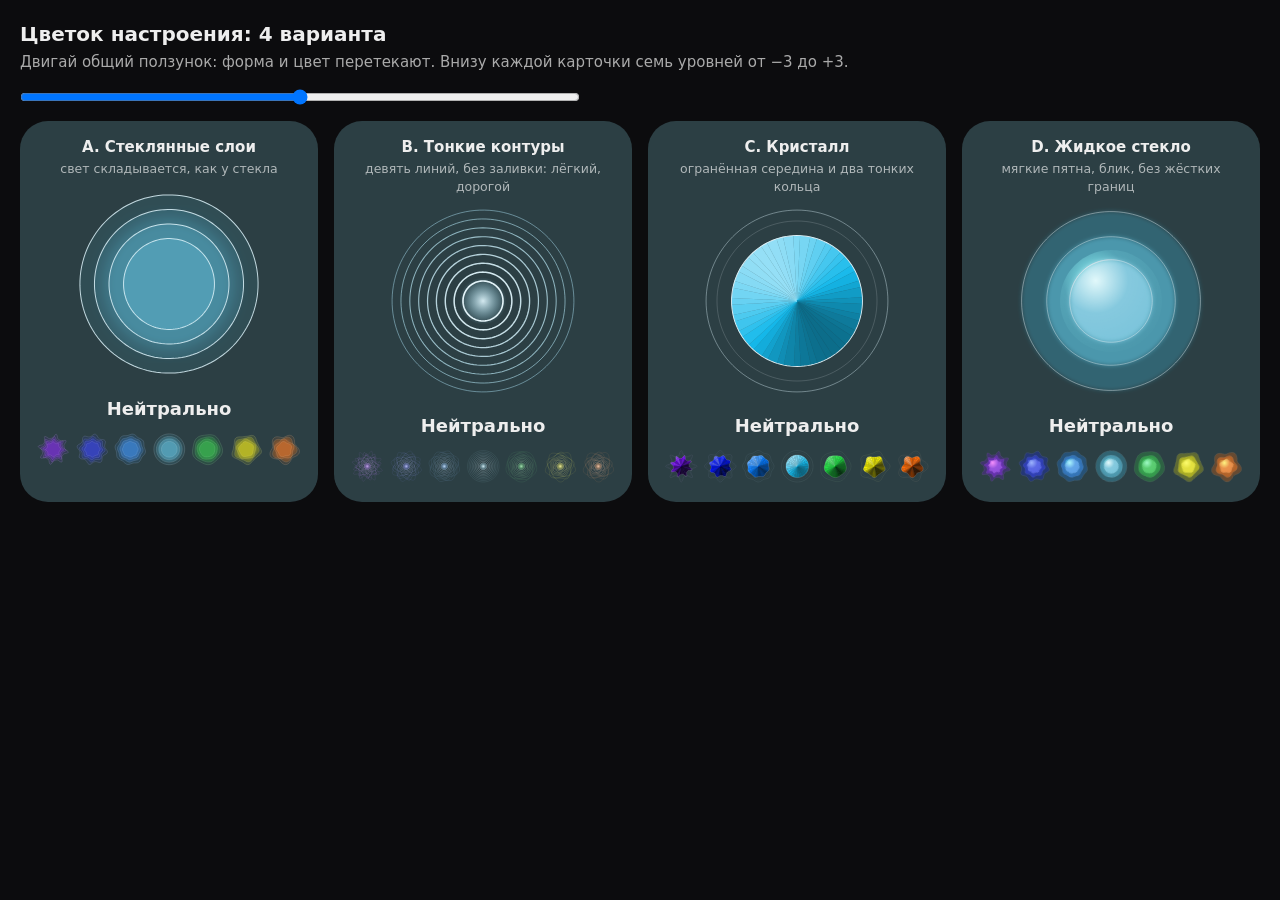
==== previews/bloom-variants.html @ bac5ba72 "Превью: четыре варианта цветка настроения для выбора Co-Authored-By: Claude Sonnet 5.5 <noreply@anth" ====
<!doctype html>
<html lang="ru"><head><meta charset="utf-8"><meta name="viewport" content="width=device-width,initial-scale=1">
<title>Цветок настроения: 4 варианта</title>
<style>
body{margin:0;background:#0c0c0e;color:#eee;font:15px/1.4 system-ui,sans-serif;padding:20px}
h1{font-size:20px;margin:0 0 4px}p{margin:0 0 16px;color:#aaa}
.grid{display:grid;grid-template-columns:repeat(auto-fit,minmax(260px,1fr));gap:16px}
.card{border-radius:28px;padding:16px 16px 18px;text-align:center;background:var(--bg,#2a2a30);transition:background .3s}
.card h2{font-size:15px;margin:0 0 2px}.card small{color:#ffffffa0;display:block;margin-bottom:6px}
.fig{width:200px;margin:6px auto}.fig svg{width:100%;overflow:visible}
.lbl{font-weight:700;font-size:18px;min-height:26px}
.row{display:flex;gap:4px;justify-content:center;margin-top:10px}.row svg{width:36px}
input[type=range]{width:100%;max-width:560px;margin:14px 0 0;display:block}
</style></head><body>
<h1>Цветок настроения: 4 варианта</h1>
<p>Двигай общий ползунок: форма и цвет перетекают. Внизу каждой карточки семь уровней от −3 до +3.</p>
<input id="rng" type="range" min="-3" max="3" step="0.01" value="0">
<div class="grid" id="grid" style="margin-top:16px"></div>
<script>
const NS='http://www.w3.org/2000/svg',N=120;
const SH=[{n:8,a:.38,p:2.9},{n:8,a:.22,p:1.3},{n:8,a:.1,p:1},{n:1,a:0,p:1},{n:5,a:.08,p:1},{n:5,a:.2,p:1.7},{n:5,a:.3,p:.9}];
const COL=[[268,78,64],[236,84,68],[212,88,70],[194,70,74],[130,60,62],[58,88,62],[24,94,66]];
const NAMES=['Очень неприятно','Неприятно','Слегка неприятно','Нейтрально','Слегка приятно','Приятно','Очень приятно'];
const BG=[[268,28,22],[236,28,22],[212,26,22],[194,22,22],[130,22,20],[58,26,20],[24,30,22]];
const R=SH.map(s=>{const raw=[];let sum=0;for(let i=0;i<N;i++){const t=i/N*6.2832,w=((1+Math.cos(s.n*t))/2)**s.p;raw.push(w);sum+=w}const m=sum/N,r=raw.map(w=>1+s.a*(w-m)),mx=Math.max(...r);return r.map(x=>x/mx)});
const lerp=(a,b,t)=>a+(b-a)*t,cl=v=>Math.max(-3,Math.min(3,v));
function idx(v){const x=cl(v)+3,i=Math.min(5,Math.floor(x));return[i,x-i]}
function col(v,T=COL){const[i,t]=idx(v);return[0,1,2].map(k=>lerp(T[i][k],T[i+1][k],t))}
const hsl=(c,a=1,dl=0)=>`hsl(${c[0].toFixed(1)} ${c[1].toFixed(1)}% ${Math.min(97,c[2]+dl).toFixed(1)}% / ${a})`;
function path(v,s,round=1,rot=0){const[i,t]=idx(v),A=R[i],B=R[i+1];let d='';for(let k=0;k<N;k++){let r=lerp(A[k],B[k],t);r=1+(r-1)*round;const th=k/N*6.2832+rot;d+=(k?'L':'M')+(Math.cos(th)*r*s).toFixed(2)+' '+(Math.sin(th)*r*s).toFixed(2)}return d+'Z'}
function rad(v,k){const[i,t]=idx(v);return lerp(R[i][k%N],R[i+1][k%N],t)}
const E=(n,at={})=>{const e=document.createElementNS(NS,n);for(const k in at)e.setAttribute(k,at[k]);return e};
let U=0;
// ---------- A: стеклянные слои, свет складывается ----------
function A(){const id='A'+U++;const svg=E('svg',{viewBox:'-110 -110 220 220'});
svg.innerHTML=`<defs><radialGradient id="${id}g"><stop class="s0" offset=".3"/><stop class="s1" offset="1"/></radialGradient><filter id="${id}b"><feGaussianBlur stdDeviation="9"/></filter></defs>`;
const glow=E('path',{filter:`url(#${id}b)`});const L=[0,1,2,3].map(()=>({g:E('g'),p:E('path'),e:E('path',{fill:'none'})}));
svg.append(glow);L.forEach(o=>{o.g.append(o.p,o.e);svg.append(o.g)});
return{el:svg,draw(v,tm){const c=col(v);glow.setAttribute('d',path(v,72,.8));glow.setAttribute('fill',hsl(c,.28,-10));
const sc=[98,82,66,50],ro=[.9,.8,.7,.6];
L.forEach((o,i)=>{o.p.setAttribute('d',path(v,sc[i],ro[i]));
o.p.setAttribute('fill',hsl(c,.10+i*.06,-14+i*2));o.p.setAttribute('stroke','none');
o.e.setAttribute('d',path(v,sc[i],ro[i]));o.e.setAttribute('stroke',hsl(c,.85,18));o.e.setAttribute('stroke-width',1.1);
o.g.setAttribute('transform',`rotate(${(tm/1000*(i%2?-5:4)+i*19).toFixed(2)})`)})}}}
// ---------- B: тонкие контуры, как свёрнутые линии ----------
function B(){const svg=E('svg',{viewBox:'-110 -110 220 220'});const id='B'+U++;
svg.innerHTML=`<defs><radialGradient id="${id}"><stop class="s0" offset="0"/><stop class="s1" offset="1"/></radialGradient></defs>`;
const dot=E('circle',{r:26,fill:`url(#${id})`});svg.append(dot);const P=[];for(let i=0;i<9;i++){const p=E('path',{fill:'none','stroke-linejoin':'round'});svg.append(p);P.push(p)}
return{el:svg,draw(v,tm){const c=col(v);const s0=svg.querySelector('.s0'),s1=svg.querySelector('.s1');
s0.setAttribute('stop-color',hsl(c,.95,18));s1.setAttribute('stop-color',hsl(c,0,0));
P.forEach((p,i)=>{const k=i/8,sc=100-k*78;p.setAttribute('d',path(v,sc,1-k*.5,(tm/4000)*(i%2?-1:1)*(.4+k)+i*.14));
p.setAttribute('stroke',hsl(c,.6+k*.4,6+k*14));p.setAttribute('stroke-width',(.9+k*.9).toFixed(2))})}}}
// ---------- C: кристалл с гранями ----------
function C(){const svg=E('svg',{viewBox:'-110 -110 220 220'});const F=[];const K=48;
const ring=E('path',{fill:'none'}),ring2=E('path',{fill:'none'});svg.append(ring,ring2);
const core=E('g');for(let k=0;k<K;k++){const f=E('path');core.append(f);F.push(f)}
const hi=E('path',{fill:'none'});svg.append(core,hi);
return{el:svg,draw(v,tm){const c=col(v);ring.setAttribute('d',path(v,100,1));ring.setAttribute('stroke',hsl(c,.55,18));ring.setAttribute('stroke-width',.8);
ring2.setAttribute('d',path(v,88,.9));ring2.setAttribute('stroke',hsl(c,.3,22));ring2.setAttribute('stroke-width',.6);
const rt=tm/9000;for(let k=0;k<K;k++){const i0=Math.round(k*N/K),i1=Math.round((k+1)*N/K),t0=i0/N*6.2832,t1=i1/N*6.2832,r0=rad(v,i0)*72,r1=rad(v,i1)*72,mid=(t0+t1)/2+rt;
const lit=Math.cos(mid+2.2),rm=(r0+r1)/2/72,l=c[2]-34+lit*24+(rm-.85)*90;
F[k].setAttribute('d',`M0 0L${Math.cos(t0)*r0} ${Math.sin(t0)*r0}L${Math.cos(t1)*r1} ${Math.sin(t1)*r1}Z`);
const cc=`hsl(${c[0]} ${Math.min(100,c[1]+14)}% ${Math.max(10,Math.min(80,l))}%)`;F[k].setAttribute('fill',cc);F[k].setAttribute('stroke',cc);F[k].setAttribute('stroke-width',.3)}
core.setAttribute('transform',`rotate(${(rt*57.3).toFixed(1)})`);hi.setAttribute('d',path(v,72,1,0));hi.setAttribute('stroke',hsl(c,.9,30));hi.setAttribute('stroke-width',1);hi.setAttribute('transform',core.getAttribute('transform'))}}}
// ---------- D: жидкое стекло, мягкие пятна ----------
function D(){const id='D'+U++;const svg=E('svg',{viewBox:'-110 -110 220 220'});
svg.innerHTML=`<defs><filter id="${id}" x="-20%" y="-20%" width="140%" height="140%"><feGaussianBlur stdDeviation="2.2"/></filter><radialGradient id="${id}g" cx=".35" cy=".3" r=".8"><stop offset="0" stop-color="#fff" stop-opacity=".9"/><stop offset=".4" stop-color="#fff" stop-opacity=".12"/><stop offset="1" stop-color="#fff" stop-opacity="0"/></radialGradient></defs>`;
const L=[0,1,2].map(()=>({g:E('g'),p:E('path',{filter:`url(#${id})`}),e:E('path',{fill:'none'})}));
L.forEach(o=>{o.g.append(o.p,o.e);svg.append(o.g)});const hl=E('path',{fill:`url(#${id}g)`,style:'mix-blend-mode:overlay'});svg.append(hl);
return{el:svg,draw(v,tm){const c=col(v);const sc=[96,70,46];L.forEach((o,i)=>{o.p.setAttribute('d',path(v,sc[i],.85-i*.1));o.p.setAttribute('fill',hsl(c,.3+i*.22,-18+i*8));
o.e.setAttribute('d',path(v,sc[i],.85-i*.1));o.e.setAttribute('stroke',hsl(c,.7,26));o.e.setAttribute('stroke-width',.8);o.e.setAttribute('stroke-opacity',.7);
o.g.setAttribute('transform',`rotate(${(tm/1000*(i%2?-5:5)+i*21).toFixed(1)}) scale(${1+Math.sin(tm/1600+i)*.025})`)});
hl.setAttribute('d',path(v,56,.9));}}}
const V=[['A. Стеклянные слои','свет складывается, как у стекла',A],['B. Тонкие контуры','девять линий, без заливки: лёгкий, дорогой',B],['C. Кристалл','огранённая середина и два тонких кольца',C],['D. Жидкое стекло','мягкие пятна, блик, без жёстких границ',D]];
const grid=document.getElementById('grid'),cards=V.map(([t,s,F])=>{const c=document.createElement('div');c.className='card';c.innerHTML=`<h2>${t}</h2><small>${s}</small><div class="fig"></div><div class="lbl"></div><div class="row"></div>`;grid.append(c);
const live=F();c.querySelector('.fig').append(live.el);const row=c.querySelector('.row');const minis=[-3,-2,-1,0,1,2,3].map(m=>{const x=F();row.append(x.el);return[x,m]});return{c,live,minis,lbl:c.querySelector('.lbl')}});
const rng=document.getElementById('rng');
function frame(tm){const v=+rng.value,bg=col(v,BG);cards.forEach(o=>{o.c.style.setProperty('--bg',`hsl(${bg[0]} ${bg[1]}% ${bg[2]}%)`);o.live.draw(v,tm);o.lbl.textContent=NAMES[Math.round(v)+3];o.minis.forEach(([x,m])=>x.draw(m,tm))});requestAnimationFrame(frame)}
requestAnimationFrame(frame);
</script></body></html>
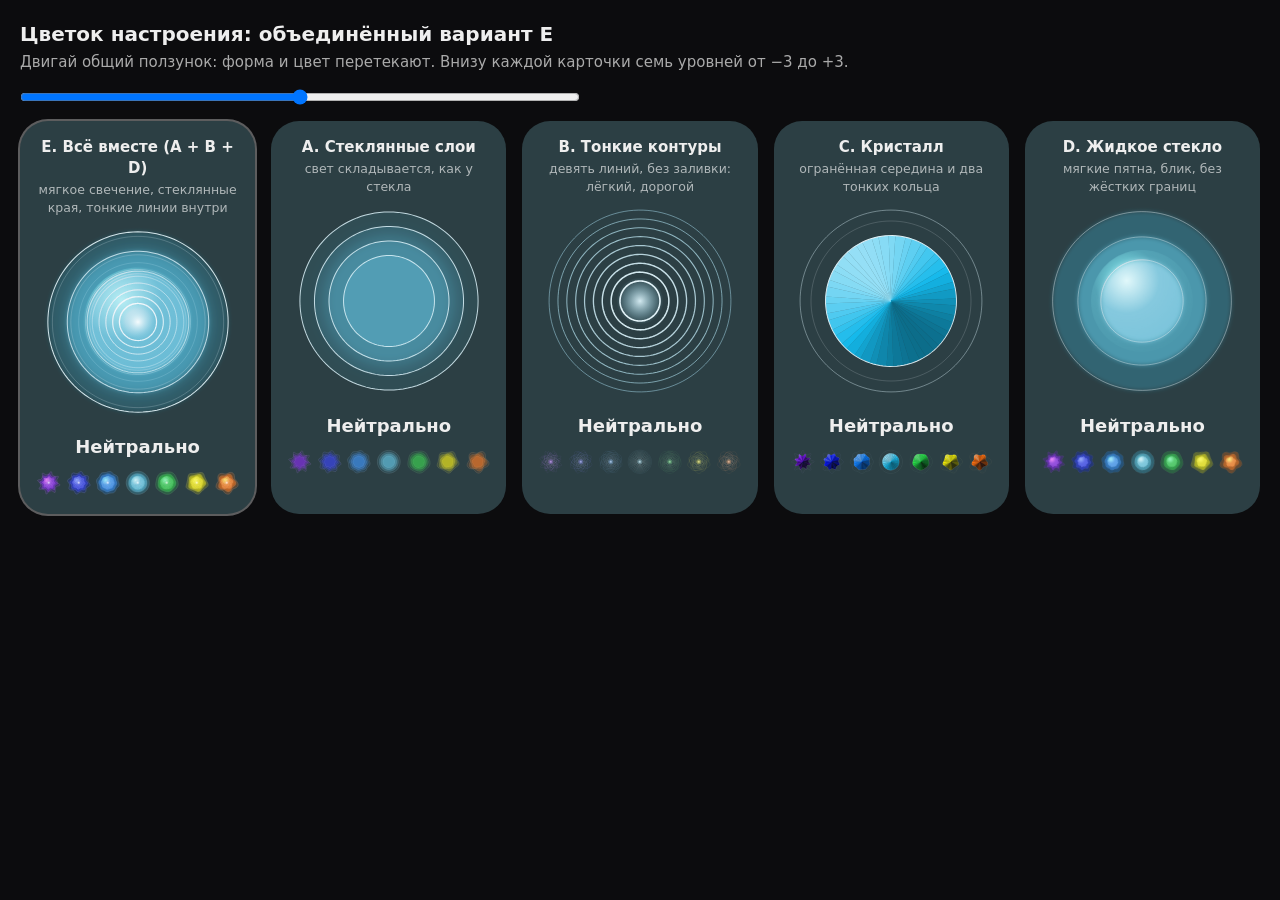
==== commit 0fde1a6b: "Превью: вариант E (A+B+D) объединённый цветок Co-Authored-By: Claude Sonnet 5.5 <noreply@anthropic.c" ====
--- a/previews/bloom-variants.html
+++ b/previews/bloom-variants.html
@@ -1,18 +1,18 @@
 <!doctype html>
 <html lang="ru"><head><meta charset="utf-8"><meta name="viewport" content="width=device-width,initial-scale=1">
-<title>Цветок настроения: 4 варианта</title>
+<title>Цветок настроения: вариант E и исходные</title>
 <style>
 body{margin:0;background:#0c0c0e;color:#eee;font:15px/1.4 system-ui,sans-serif;padding:20px}
 h1{font-size:20px;margin:0 0 4px}p{margin:0 0 16px;color:#aaa}
-.grid{display:grid;grid-template-columns:repeat(auto-fit,minmax(260px,1fr));gap:16px}
-.card{border-radius:28px;padding:16px 16px 18px;text-align:center;background:var(--bg,#2a2a30);transition:background .3s}
+.grid{display:grid;grid-template-columns:repeat(auto-fit,minmax(230px,1fr));gap:16px}
+.card:first-child{box-shadow:0 0 0 2px #ffffff55}.card{border-radius:28px;padding:16px 16px 18px;text-align:center;background:var(--bg,#2a2a30);transition:background .3s}
 .card h2{font-size:15px;margin:0 0 2px}.card small{color:#ffffffa0;display:block;margin-bottom:6px}
 .fig{width:200px;margin:6px auto}.fig svg{width:100%;overflow:visible}
 .lbl{font-weight:700;font-size:18px;min-height:26px}
 .row{display:flex;gap:4px;justify-content:center;margin-top:10px}.row svg{width:36px}
 input[type=range]{width:100%;max-width:560px;margin:14px 0 0;display:block}
 </style></head><body>
-<h1>Цветок настроения: 4 варианта</h1>
+<h1>Цветок настроения: объединённый вариант E</h1>
 <p>Двигай общий ползунок: форма и цвет перетекают. Внизу каждой карточки семь уровней от −3 до +3.</p>
 <input id="rng" type="range" min="-3" max="3" step="0.01" value="0">
 <div class="grid" id="grid" style="margin-top:16px"></div>
@@ -71,7 +71,31 @@
 o.e.setAttribute('d',path(v,sc[i],.85-i*.1));o.e.setAttribute('stroke',hsl(c,.7,26));o.e.setAttribute('stroke-width',.8);o.e.setAttribute('stroke-opacity',.7);
 o.g.setAttribute('transform',`rotate(${(tm/1000*(i%2?-5:5)+i*21).toFixed(1)}) scale(${1+Math.sin(tm/1600+i)*.025})`)});
 hl.setAttribute('d',path(v,56,.9));}}}
-const V=[['A. Стеклянные слои','свет складывается, как у стекла',A],['B. Тонкие контуры','девять линий, без заливки: лёгкий, дорогой',B],['C. Кристалл','огранённая середина и два тонких кольца',C],['D. Жидкое стекло','мягкие пятна, блик, без жёстких границ',D]];
+
+// ---------- E: A + B + D вместе ----------
+function EE(){const id='E'+U++;const svg=E('svg',{viewBox:'-110 -110 220 220'});
+svg.innerHTML=`<defs><filter id="${id}b" x="-20%" y="-20%" width="140%" height="140%"><feGaussianBlur stdDeviation="2.4"/></filter><filter id="${id}w" x="-40%" y="-40%" width="180%" height="180%"><feGaussianBlur stdDeviation="10"/></filter>
+<radialGradient id="${id}c"><stop class="c0" offset="0"/><stop class="c1" offset="1"/></radialGradient>
+<radialGradient id="${id}h" cx=".35" cy=".3" r=".8"><stop offset="0" stop-color="#fff" stop-opacity=".75"/><stop offset=".45" stop-color="#fff" stop-opacity=".08"/><stop offset="1" stop-color="#fff" stop-opacity="0"/></radialGradient></defs>`;
+const halo=E('path',{filter:`url(#${id}w)`});svg.append(halo);
+const soft=[0,1,2].map(()=>({g:E('g'),p:E('path',{filter:`url(#${id}b)`}),e:E('path',{fill:'none'}),e2:E('path',{fill:'none'})}));
+soft.forEach(o=>{o.g.append(o.p,o.e,o.e2);svg.append(o.g)});
+const lines=[];const lg=E('g');for(let i=0;i<7;i++){const p=E('path',{fill:'none','stroke-linejoin':'round'});lg.append(p);lines.push(p)}svg.append(lg);
+const core=E('circle',{r:20,fill:`url(#${id}c)`});const hl=E('path',{fill:`url(#${id}h)`,style:'mix-blend-mode:overlay'});svg.append(core,hl);
+const c0=svg.querySelector('.c0'),c1=svg.querySelector('.c1');
+return{el:svg,draw(v,tm){const c=col(v);const br=1+Math.sin(tm/1700)*.02;
+halo.setAttribute('d',path(v,78,.8));halo.setAttribute('fill',hsl(c,.38,-8));
+const sc=[98,76,54],ro=[.9,.82,.72];
+soft.forEach((o,i)=>{const d=path(v,sc[i],ro[i]);o.p.setAttribute('d',d);o.p.setAttribute('fill',hsl(c,.22+i*.2,-20+i*8));
+o.e.setAttribute('d',d);o.e.setAttribute('stroke',hsl(c,.9-i*.1,20-i*2));o.e.setAttribute('stroke-width',1.1);
+o.e2.setAttribute('d',path(v,sc[i]*.95,ro[i]));o.e2.setAttribute('stroke',hsl(c,.4,28));o.e2.setAttribute('stroke-width',.5);
+o.g.setAttribute('transform',`rotate(${(tm/1000*(i%2?-5:4)+i*19).toFixed(1)}) scale(${(1+(br-1)*(i+1)*.6).toFixed(4)})`)});
+lines.forEach((p,i)=>{const k=i/6,s0=64-k*44;p.setAttribute('d',path(v,s0,.9-k*.3,(tm/3800)*(i%2?-1:1)*(.5+k)+i*.17));p.setAttribute('stroke',hsl(c,.35+k*.55,12+k*14));p.setAttribute('stroke-width',(.6+k*.7).toFixed(2))});
+lg.setAttribute('transform',`scale(${br.toFixed(4)})`);
+c0.setAttribute('stop-color',hsl(c,1,24));c1.setAttribute('stop-color',hsl(c,.0,0));
+hl.setAttribute('d',path(v,60,.85))}}}
+
+const V=[['E. Всё вместе (A + B + D)','мягкое свечение, стеклянные края, тонкие линии внутри',EE],['A. Стеклянные слои','свет складывается, как у стекла',A],['B. Тонкие контуры','девять линий, без заливки: лёгкий, дорогой',B],['C. Кристалл','огранённая середина и два тонких кольца',C],['D. Жидкое стекло','мягкие пятна, блик, без жёстких границ',D]];
 const grid=document.getElementById('grid'),cards=V.map(([t,s,F])=>{const c=document.createElement('div');c.className='card';c.innerHTML=`<h2>${t}</h2><small>${s}</small><div class="fig"></div><div class="lbl"></div><div class="row"></div>`;grid.append(c);
 const live=F();c.querySelector('.fig').append(live.el);const row=c.querySelector('.row');const minis=[-3,-2,-1,0,1,2,3].map(m=>{const x=F();row.append(x.el);return[x,m]});return{c,live,minis,lbl:c.querySelector('.lbl')}});
 const rng=document.getElementById('rng');
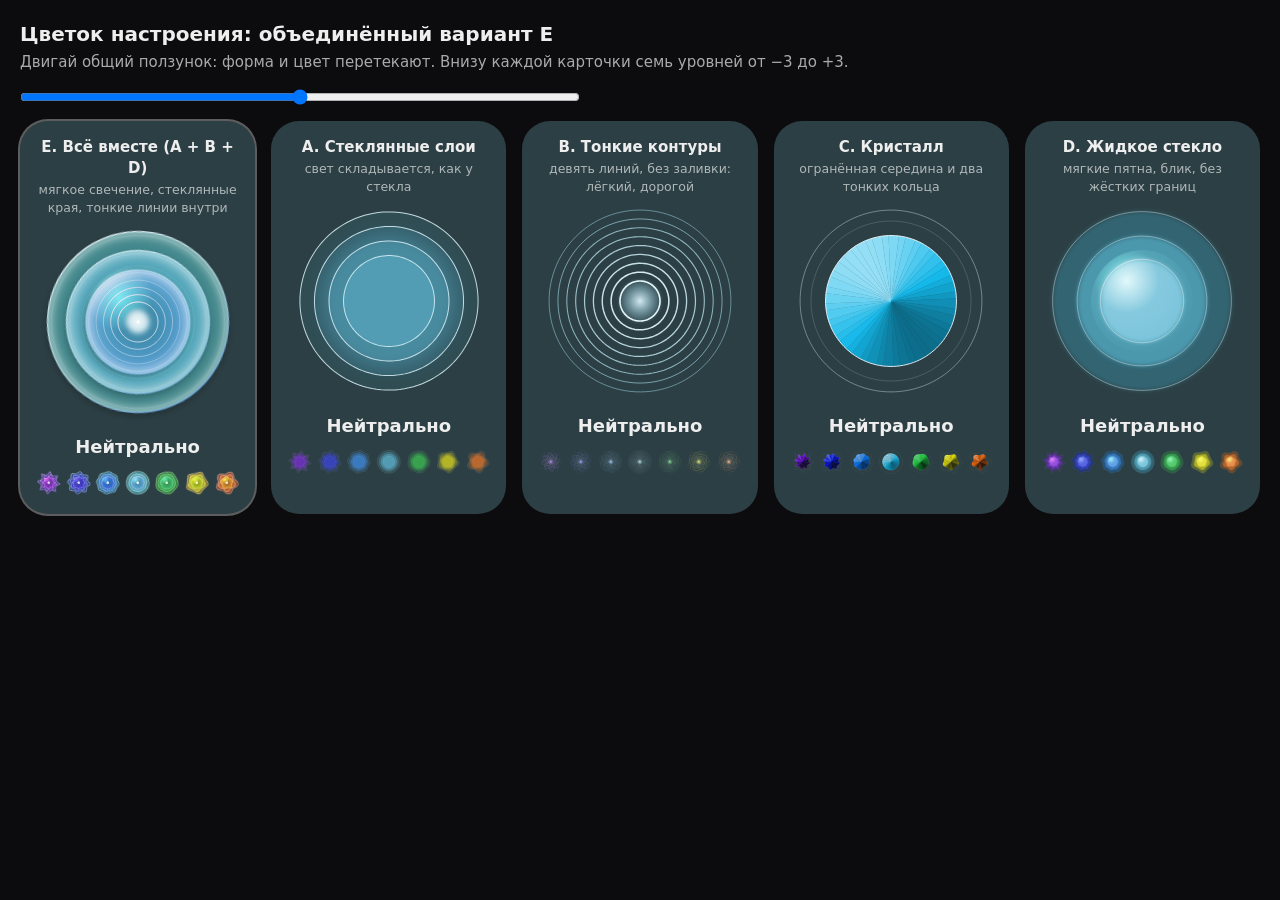
==== commit 9cf813da: "Превью: вариант E улучшен (градиентный край, внутреннее свечение, тени слоёв, оттенки по слоям) Co-A" ====
--- a/previews/bloom-variants.html
+++ b/previews/bloom-variants.html
@@ -72,29 +72,49 @@
 o.g.setAttribute('transform',`rotate(${(tm/1000*(i%2?-5:5)+i*21).toFixed(1)}) scale(${1+Math.sin(tm/1600+i)*.025})`)});
 hl.setAttribute('d',path(v,56,.9));}}}
 
-// ---------- E: A + B + D вместе ----------
-function EE(){const id='E'+U++;const svg=E('svg',{viewBox:'-110 -110 220 220'});
-svg.innerHTML=`<defs><filter id="${id}b" x="-20%" y="-20%" width="140%" height="140%"><feGaussianBlur stdDeviation="2.4"/></filter><filter id="${id}w" x="-40%" y="-40%" width="180%" height="180%"><feGaussianBlur stdDeviation="10"/></filter>
-<radialGradient id="${id}c"><stop class="c0" offset="0"/><stop class="c1" offset="1"/></radialGradient>
-<radialGradient id="${id}h" cx=".35" cy=".3" r=".8"><stop offset="0" stop-color="#fff" stop-opacity=".75"/><stop offset=".45" stop-color="#fff" stop-opacity=".08"/><stop offset="1" stop-color="#fff" stop-opacity="0"/></radialGradient></defs>`;
+// ---------- E: A + B + D вместе, улучшенный ----------
+const shift=(c,dh,dl=0,ds=0)=>[(c[0]+dh+360)%360,Math.max(0,Math.min(100,c[1]+ds)),c[2]+dl];
+function EE(){const id='E'+U++;const svg=E('svg',{viewBox:'-112 -112 224 224'});
+const LAY=3;
+let defs=`<filter id="${id}w" x="-50%" y="-50%" width="200%" height="200%"><feGaussianBlur stdDeviation="12"/></filter>
+<filter id="${id}b" x="-20%" y="-20%" width="140%" height="140%"><feGaussianBlur stdDeviation="1.6"/></filter>
+<filter id="${id}r" x="-20%" y="-20%" width="140%" height="140%"><feGaussianBlur stdDeviation="5"/></filter>
+<filter id="${id}d" x="-30%" y="-30%" width="160%" height="170%"><feDropShadow dx="0" dy="3" stdDeviation="3.5" flood-color="#000" flood-opacity=".38"/></filter>
+<linearGradient id="${id}e" gradientUnits="userSpaceOnUse" x1="-80" y1="-90" x2="80" y2="90"><stop class="e0" offset="0"/><stop class="e1" offset=".55"/><stop class="e2" offset="1"/></linearGradient>
+<radialGradient id="${id}c"><stop class="c0" offset="0"/><stop class="c1" offset=".55"/><stop class="c2" offset="1"/></radialGradient>
+<radialGradient id="${id}h" cx=".33" cy=".28" r=".75"><stop offset="0" stop-color="#fff" stop-opacity=".8"/><stop offset=".4" stop-color="#fff" stop-opacity=".1"/><stop offset="1" stop-color="#fff" stop-opacity="0"/></radialGradient>`;
+for(let i=0;i<LAY;i++) defs+=`<radialGradient id="${id}f${i}"><stop class="f${i}a" offset=".15"/><stop class="f${i}b" offset="1"/></radialGradient><clipPath id="${id}k${i}"><path class="kp${i}"/></clipPath>`;
+svg.innerHTML=`<defs>${defs}</defs>`;
+const q=c=>svg.querySelector(c);
 const halo=E('path',{filter:`url(#${id}w)`});svg.append(halo);
-const soft=[0,1,2].map(()=>({g:E('g'),p:E('path',{filter:`url(#${id}b)`}),e:E('path',{fill:'none'}),e2:E('path',{fill:'none'})}));
-soft.forEach(o=>{o.g.append(o.p,o.e,o.e2);svg.append(o.g)});
-const lines=[];const lg=E('g');for(let i=0;i<7;i++){const p=E('path',{fill:'none','stroke-linejoin':'round'});lg.append(p);lines.push(p)}svg.append(lg);
-const core=E('circle',{r:20,fill:`url(#${id}c)`});const hl=E('path',{fill:`url(#${id}h)`,style:'mix-blend-mode:overlay'});svg.append(core,hl);
-const c0=svg.querySelector('.c0'),c1=svg.querySelector('.c1');
-return{el:svg,draw(v,tm){const c=col(v);const br=1+Math.sin(tm/1700)*.02;
-halo.setAttribute('d',path(v,78,.8));halo.setAttribute('fill',hsl(c,.38,-8));
-const sc=[98,76,54],ro=[.9,.82,.72];
-soft.forEach((o,i)=>{const d=path(v,sc[i],ro[i]);o.p.setAttribute('d',d);o.p.setAttribute('fill',hsl(c,.22+i*.2,-20+i*8));
-o.e.setAttribute('d',d);o.e.setAttribute('stroke',hsl(c,.9-i*.1,20-i*2));o.e.setAttribute('stroke-width',1.1);
-o.e2.setAttribute('d',path(v,sc[i]*.95,ro[i]));o.e2.setAttribute('stroke',hsl(c,.4,28));o.e2.setAttribute('stroke-width',.5);
-o.g.setAttribute('transform',`rotate(${(tm/1000*(i%2?-5:4)+i*19).toFixed(1)}) scale(${(1+(br-1)*(i+1)*.6).toFixed(4)})`)});
-lines.forEach((p,i)=>{const k=i/6,s0=64-k*44;p.setAttribute('d',path(v,s0,.9-k*.3,(tm/3800)*(i%2?-1:1)*(.5+k)+i*.17));p.setAttribute('stroke',hsl(c,.35+k*.55,12+k*14));p.setAttribute('stroke-width',(.6+k*.7).toFixed(2))});
+const L=[];for(let i=0;i<LAY;i++){const g=E('g',{filter:`url(#${id}d)`});const fill=E('path',{fill:`url(#${id}f${i})`});
+const inner=E('g',{'clip-path':`url(#${id}k${i})`});const glow=E('path',{fill:'none',filter:`url(#${id}r)`});inner.append(glow);
+const edge=E('path',{fill:'none','stroke-linejoin':'round',stroke:`url(#${id}e)`});const edge2=E('path',{fill:'none','stroke-linejoin':'round'});
+g.append(fill,inner,edge2,edge);svg.append(g);L.push({g,fill,glow,edge,edge2,kp:q('.kp'+i)})}
+const lg=E('g');const lines=[];for(let i=0;i<6;i++){const p=E('path',{fill:'none','stroke-linejoin':'round'});lg.append(p);lines.push(p)}svg.append(lg);
+const core=E('circle',{r:17,fill:`url(#${id}c)`,filter:`url(#${id}b)`});const hl=E('path',{fill:`url(#${id}h)`,style:'mix-blend-mode:overlay'});
+const spec=E('path',{fill:'none','stroke-linecap':'round'});const dot=E('circle',{r:1.6});
+svg.append(core,hl,spec,dot);
+return{el:svg,draw(v,tm){const c=col(v),br=1+Math.sin(tm/1700)*.02;
+const cE=shift(c,-14,2,10),cM=c,cI=shift(c,14,-4);
+halo.setAttribute('d',path(v,80,.8));halo.setAttribute('fill',hsl(c,.4,-8));
+q('.e0').setAttribute('stop-color',hsl(c,1,34));q('.e1').setAttribute('stop-color',hsl(c,.7,12));q('.e2').setAttribute('stop-color',hsl(shift(c,18,-12),.9,-2));
+const sc=[100,78,56],ro=[.92,.84,.74],cols=[cE,cM,cI];
+L.forEach((o,i)=>{const d=path(v,sc[i],ro[i]),cc=cols[i];
+q('.f'+i+'a').setAttribute('stop-color',hsl(cc,.03+i*.05,-18));q('.f'+i+'b').setAttribute('stop-color',hsl(cc,.4+i*.2,-8+i*2));
+o.fill.setAttribute('d',d);o.kp.setAttribute('d',d);
+o.glow.setAttribute('d',d);o.glow.setAttribute('stroke',hsl(cc,.55,26));o.glow.setAttribute('stroke-width',9);
+o.edge.setAttribute('d',d);o.edge.setAttribute('stroke-width',(1.3-i*.2).toFixed(2));
+o.edge2.setAttribute('d',path(v,sc[i]*.955,ro[i]));o.edge2.setAttribute('stroke',hsl(cc,.32,30));o.edge2.setAttribute('stroke-width',.45);
+o.g.setAttribute('transform',`rotate(${(tm/1000*(i%2?-4:3.2)+i*21).toFixed(1)}) scale(${(1+(br-1)*(i+1)*.7).toFixed(4)})`)});
+lines.forEach((p,i)=>{const k=i/5,s0=62-k*40;p.setAttribute('d',path(v,s0,.92-k*.3,(tm/4200)*(i%2?-1:1)*(.5+k)+i*.2));
+p.setAttribute('stroke',hsl(shift(c,(k-.5)*20),.28+k*.5,14+k*14));p.setAttribute('stroke-width',(.45+k*.55).toFixed(2))});
 lg.setAttribute('transform',`scale(${br.toFixed(4)})`);
-c0.setAttribute('stop-color',hsl(c,1,24));c1.setAttribute('stop-color',hsl(c,.0,0));
-hl.setAttribute('d',path(v,60,.85))}}}
-
+q('.c0').setAttribute('stop-color',hsl(c,1,40));q('.c1').setAttribute('stop-color',hsl(c,.85,18));q('.c2').setAttribute('stop-color',hsl(c,0,0));
+hl.setAttribute('d',path(v,62,.85));
+const sa=-2.3,r0=88;spec.setAttribute('d',`M${Math.cos(sa-.35)*r0} ${Math.sin(sa-.35)*r0}A${r0} ${r0} 0 0 1 ${Math.cos(sa+.35)*r0} ${Math.sin(sa+.35)*r0}`);
+spec.setAttribute('stroke','none');
+dot.setAttribute('fill','rgba(255,255,255,.95)')}}}
 const V=[['E. Всё вместе (A + B + D)','мягкое свечение, стеклянные края, тонкие линии внутри',EE],['A. Стеклянные слои','свет складывается, как у стекла',A],['B. Тонкие контуры','девять линий, без заливки: лёгкий, дорогой',B],['C. Кристалл','огранённая середина и два тонких кольца',C],['D. Жидкое стекло','мягкие пятна, блик, без жёстких границ',D]];
 const grid=document.getElementById('grid'),cards=V.map(([t,s,F])=>{const c=document.createElement('div');c.className='card';c.innerHTML=`<h2>${t}</h2><small>${s}</small><div class="fig"></div><div class="lbl"></div><div class="row"></div>`;grid.append(c);
 const live=F();c.querySelector('.fig').append(live.el);const row=c.querySelector('.row');const minis=[-3,-2,-1,0,1,2,3].map(m=>{const x=F();row.append(x.el);return[x,m]});return{c,live,minis,lbl:c.querySelector('.lbl')}});
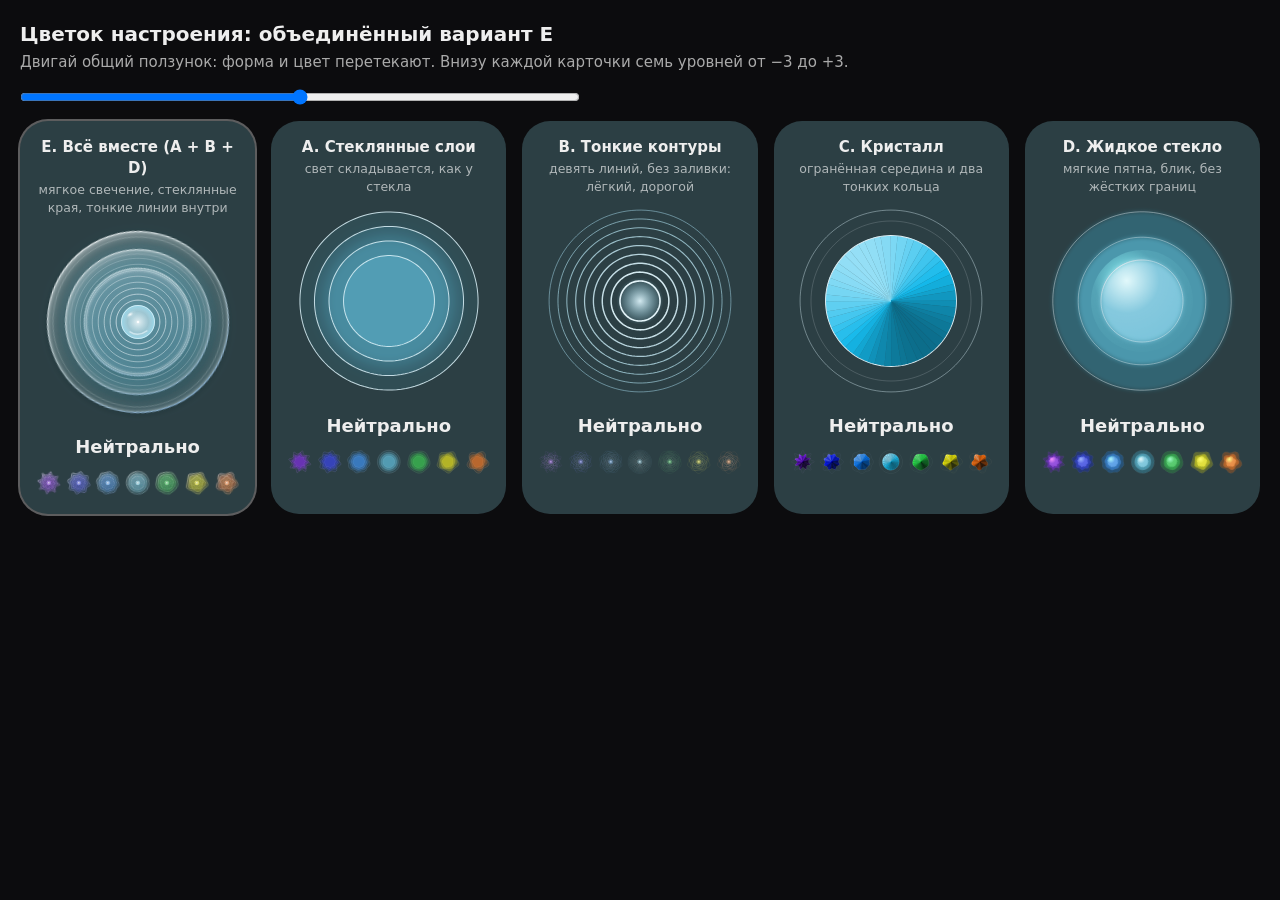
==== commit 41c8d43b: "Превью: вариант E: прозрачные стеклянные слои, тонкие контуры внутри, жидкая линза в центре Co-Autho" ====
--- a/previews/bloom-variants.html
+++ b/previews/bloom-variants.html
@@ -72,49 +72,53 @@
 o.g.setAttribute('transform',`rotate(${(tm/1000*(i%2?-5:5)+i*21).toFixed(1)}) scale(${1+Math.sin(tm/1600+i)*.025})`)});
 hl.setAttribute('d',path(v,56,.9));}}}
 
-// ---------- E: A + B + D вместе, улучшенный ----------
+// ---------- E: стеклянные слои снаружи, тонкие контуры внутри, жидкая линза в центре ----------
 const shift=(c,dh,dl=0,ds=0)=>[(c[0]+dh+360)%360,Math.max(0,Math.min(100,c[1]+ds)),c[2]+dl];
 function EE(){const id='E'+U++;const svg=E('svg',{viewBox:'-112 -112 224 224'});
 const LAY=3;
-let defs=`<filter id="${id}w" x="-50%" y="-50%" width="200%" height="200%"><feGaussianBlur stdDeviation="12"/></filter>
-<filter id="${id}b" x="-20%" y="-20%" width="140%" height="140%"><feGaussianBlur stdDeviation="1.6"/></filter>
-<filter id="${id}r" x="-20%" y="-20%" width="140%" height="140%"><feGaussianBlur stdDeviation="5"/></filter>
-<filter id="${id}d" x="-30%" y="-30%" width="160%" height="170%"><feDropShadow dx="0" dy="3" stdDeviation="3.5" flood-color="#000" flood-opacity=".38"/></filter>
-<linearGradient id="${id}e" gradientUnits="userSpaceOnUse" x1="-80" y1="-90" x2="80" y2="90"><stop class="e0" offset="0"/><stop class="e1" offset=".55"/><stop class="e2" offset="1"/></linearGradient>
-<radialGradient id="${id}c"><stop class="c0" offset="0"/><stop class="c1" offset=".55"/><stop class="c2" offset="1"/></radialGradient>
-<radialGradient id="${id}h" cx=".33" cy=".28" r=".75"><stop offset="0" stop-color="#fff" stop-opacity=".8"/><stop offset=".4" stop-color="#fff" stop-opacity=".1"/><stop offset="1" stop-color="#fff" stop-opacity="0"/></radialGradient>`;
-for(let i=0;i<LAY;i++) defs+=`<radialGradient id="${id}f${i}"><stop class="f${i}a" offset=".15"/><stop class="f${i}b" offset="1"/></radialGradient><clipPath id="${id}k${i}"><path class="kp${i}"/></clipPath>`;
+let defs=`<filter id="${id}w" x="-50%" y="-50%" width="200%" height="200%"><feGaussianBlur stdDeviation="14"/></filter>
+<filter id="${id}r" x="-20%" y="-20%" width="140%" height="140%"><feGaussianBlur stdDeviation="4.5"/></filter>
+<filter id="${id}t" x="-20%" y="-20%" width="140%" height="140%"><feGaussianBlur stdDeviation="1"/></filter>
+<filter id="${id}d" x="-30%" y="-30%" width="160%" height="170%"><feDropShadow dx="0" dy="3" stdDeviation="3" flood-color="#000" flood-opacity=".3"/></filter>
+<linearGradient id="${id}e" gradientUnits="userSpaceOnUse" x1="-80" y1="-90" x2="80" y2="90"><stop offset="0" stop-color="#fff" stop-opacity=".95"/><stop class="e1" offset=".5"/><stop class="e2" offset="1"/></linearGradient>
+<linearGradient id="${id}i" gradientUnits="userSpaceOnUse" x1="-90" y1="-90" x2="90" y2="90"><stop offset="0" stop-color="#fff" stop-opacity=".9"/><stop class="i1" offset=".55"/><stop class="i2" offset="1"/></linearGradient>
+<radialGradient id="${id}c" cx=".5" cy=".5" r=".5"><stop class="c0" offset="0"/><stop class="c1" offset=".62"/><stop class="c2" offset="1"/></radialGradient>
+<radialGradient id="${id}h" cx=".34" cy=".28" r=".55"><stop offset="0" stop-color="#fff" stop-opacity=".95"/><stop offset=".5" stop-color="#fff" stop-opacity=".15"/><stop offset="1" stop-color="#fff" stop-opacity="0"/></radialGradient>
+<linearGradient id="${id}m" x1="0" y1="0" x2="0" y2="1"><stop offset="0" stop-color="#fff" stop-opacity="0"/><stop offset="1" stop-color="#fff" stop-opacity=".55"/></linearGradient>`;
+for(let i=0;i<LAY;i++) defs+=`<linearGradient id="${id}f${i}" gradientUnits="userSpaceOnUse" x1="-60" y1="-80" x2="70" y2="90"><stop class="f${i}a" offset="0"/><stop class="f${i}b" offset="1"/></linearGradient><clipPath id="${id}k${i}"><path class="kp${i}"/></clipPath>`;
 svg.innerHTML=`<defs>${defs}</defs>`;
 const q=c=>svg.querySelector(c);
 const halo=E('path',{filter:`url(#${id}w)`});svg.append(halo);
 const L=[];for(let i=0;i<LAY;i++){const g=E('g',{filter:`url(#${id}d)`});const fill=E('path',{fill:`url(#${id}f${i})`});
-const inner=E('g',{'clip-path':`url(#${id}k${i})`});const glow=E('path',{fill:'none',filter:`url(#${id}r)`});inner.append(glow);
+const inner=E('g',{'clip-path':`url(#${id}k${i})`});const glow=E('path',{fill:'none',filter:`url(#${id}r)`,stroke:`url(#${id}i)`});const thick=E('path',{fill:'none',filter:`url(#${id}t)`});inner.append(glow,thick);
 const edge=E('path',{fill:'none','stroke-linejoin':'round',stroke:`url(#${id}e)`});const edge2=E('path',{fill:'none','stroke-linejoin':'round'});
-g.append(fill,inner,edge2,edge);svg.append(g);L.push({g,fill,glow,edge,edge2,kp:q('.kp'+i)})}
-const lg=E('g');const lines=[];for(let i=0;i<6;i++){const p=E('path',{fill:'none','stroke-linejoin':'round'});lg.append(p);lines.push(p)}svg.append(lg);
-const core=E('circle',{r:17,fill:`url(#${id}c)`,filter:`url(#${id}b)`});const hl=E('path',{fill:`url(#${id}h)`,style:'mix-blend-mode:overlay'});
-const spec=E('path',{fill:'none','stroke-linecap':'round'});const dot=E('circle',{r:1.6});
-svg.append(core,hl,spec,dot);
+g.append(fill,inner,edge2,edge);svg.append(g);L.push({g,fill,glow,thick,edge,edge2,kp:q('.kp'+i)})}
+const lg=E('g');const lines=[];for(let i=0;i<8;i++){const p=E('path',{fill:'none','stroke-linejoin':'round'});lg.append(p);lines.push(p)}svg.append(lg);
+// жидкая линза в центре
+const drop=E('circle',{r:19,fill:`url(#${id}c)`});const rimL=E('circle',{r:18.5,fill:'none'});const spot=E('ellipse',{rx:7,ry:4,cx:-6,cy:-8,fill:`url(#${id}h)`,transform:'rotate(-30 -6 -8)'});
+const caus=E('path',{fill:'none','stroke-linecap':'round'});const dot=E('circle',{r:1.4});
+svg.append(drop,rimL,spot,caus,dot);
 return{el:svg,draw(v,tm){const c=col(v),br=1+Math.sin(tm/1700)*.02;
-const cE=shift(c,-14,2,10),cM=c,cI=shift(c,14,-4);
-halo.setAttribute('d',path(v,80,.8));halo.setAttribute('fill',hsl(c,.4,-8));
-q('.e0').setAttribute('stop-color',hsl(c,1,34));q('.e1').setAttribute('stop-color',hsl(c,.7,12));q('.e2').setAttribute('stop-color',hsl(shift(c,18,-12),.9,-2));
-const sc=[100,78,56],ro=[.92,.84,.74],cols=[cE,cM,cI];
+const cols=[shift(c,-12,2),c,shift(c,12,-2)];
+halo.setAttribute('d',path(v,82,.8));halo.setAttribute('fill',hsl(c,.35,-14));
+q('.e1').setAttribute('stop-color',hsl(c,.55,20));q('.e2').setAttribute('stop-color',hsl(shift(c,16,-6),.85,4));
+q('.i1').setAttribute('stop-color',hsl(c,.22,20));q('.i2').setAttribute('stop-color',hsl(c,.5,10));
+const sc=[100,79,58],ro=[.92,.84,.74];
 L.forEach((o,i)=>{const d=path(v,sc[i],ro[i]),cc=cols[i];
-q('.f'+i+'a').setAttribute('stop-color',hsl(cc,.03+i*.05,-18));q('.f'+i+'b').setAttribute('stop-color',hsl(cc,.4+i*.2,-8+i*2));
+q('.f'+i+'a').setAttribute('stop-color',hsl(cc,.16-i*.02,14));q('.f'+i+'b').setAttribute('stop-color',hsl(cc,.05,0));
 o.fill.setAttribute('d',d);o.kp.setAttribute('d',d);
-o.glow.setAttribute('d',d);o.glow.setAttribute('stroke',hsl(cc,.55,26));o.glow.setAttribute('stroke-width',9);
-o.edge.setAttribute('d',d);o.edge.setAttribute('stroke-width',(1.3-i*.2).toFixed(2));
-o.edge2.setAttribute('d',path(v,sc[i]*.955,ro[i]));o.edge2.setAttribute('stroke',hsl(cc,.32,30));o.edge2.setAttribute('stroke-width',.45);
+o.glow.setAttribute('d',d);o.glow.setAttribute('stroke-width',(11-i*2));o.glow.setAttribute('stroke-opacity',.5);
+o.thick.setAttribute('d',d);o.thick.setAttribute('stroke',hsl(cc,.6,26));o.thick.setAttribute('stroke-width',2.6);o.thick.setAttribute('stroke-opacity',.6);
+o.edge.setAttribute('d',d);o.edge.setAttribute('stroke-width',(1.2-i*.15).toFixed(2));
+o.edge2.setAttribute('d',path(v,sc[i]*.94,ro[i]));o.edge2.setAttribute('stroke',hsl(cc,.4,34));o.edge2.setAttribute('stroke-width',.5);
 o.g.setAttribute('transform',`rotate(${(tm/1000*(i%2?-4:3.2)+i*21).toFixed(1)}) scale(${(1+(br-1)*(i+1)*.7).toFixed(4)})`)});
-lines.forEach((p,i)=>{const k=i/5,s0=62-k*40;p.setAttribute('d',path(v,s0,.92-k*.3,(tm/4200)*(i%2?-1:1)*(.5+k)+i*.2));
-p.setAttribute('stroke',hsl(shift(c,(k-.5)*20),.28+k*.5,14+k*14));p.setAttribute('stroke-width',(.45+k*.55).toFixed(2))});
+lines.forEach((p,i)=>{const k=i/7,s0=70-k*46;p.setAttribute('d',path(v,s0,.94-k*.3,(tm/4200)*(i%2?-1:1)*(.5+k)+i*.19));
+p.setAttribute('stroke',hsl(shift(c,(k-.5)*18),.45+k*.4,22+k*12));p.setAttribute('stroke-width',(.5+k*.35).toFixed(2))});
 lg.setAttribute('transform',`scale(${br.toFixed(4)})`);
-q('.c0').setAttribute('stop-color',hsl(c,1,40));q('.c1').setAttribute('stop-color',hsl(c,.85,18));q('.c2').setAttribute('stop-color',hsl(c,0,0));
-hl.setAttribute('d',path(v,62,.85));
-const sa=-2.3,r0=88;spec.setAttribute('d',`M${Math.cos(sa-.35)*r0} ${Math.sin(sa-.35)*r0}A${r0} ${r0} 0 0 1 ${Math.cos(sa+.35)*r0} ${Math.sin(sa+.35)*r0}`);
-spec.setAttribute('stroke','none');
-dot.setAttribute('fill','rgba(255,255,255,.95)')}}}
+q('.c0').setAttribute('stop-color',hsl(c,.9,34));q('.c1').setAttribute('stop-color',hsl(c,.6,14));q('.c2').setAttribute('stop-color',hsl(c,.95,2));
+rimL.setAttribute('stroke',hsl(c,.75,30));rimL.setAttribute('stroke-width',.9);
+caus.setAttribute('d','M-9 11Q0 17 10 10');caus.setAttribute('stroke',hsl(c,.55,34));caus.setAttribute('stroke-width',1.6);
+dot.setAttribute('fill','rgba(255,255,255,.9)')}}}
 const V=[['E. Всё вместе (A + B + D)','мягкое свечение, стеклянные края, тонкие линии внутри',EE],['A. Стеклянные слои','свет складывается, как у стекла',A],['B. Тонкие контуры','девять линий, без заливки: лёгкий, дорогой',B],['C. Кристалл','огранённая середина и два тонких кольца',C],['D. Жидкое стекло','мягкие пятна, блик, без жёстких границ',D]];
 const grid=document.getElementById('grid'),cards=V.map(([t,s,F])=>{const c=document.createElement('div');c.className='card';c.innerHTML=`<h2>${t}</h2><small>${s}</small><div class="fig"></div><div class="lbl"></div><div class="row"></div>`;grid.append(c);
 const live=F();c.querySelector('.fig').append(live.el);const row=c.querySelector('.row');const minis=[-3,-2,-1,0,1,2,3].map(m=>{const x=F();row.append(x.el);return[x,m]});return{c,live,minis,lbl:c.querySelector('.lbl')}});
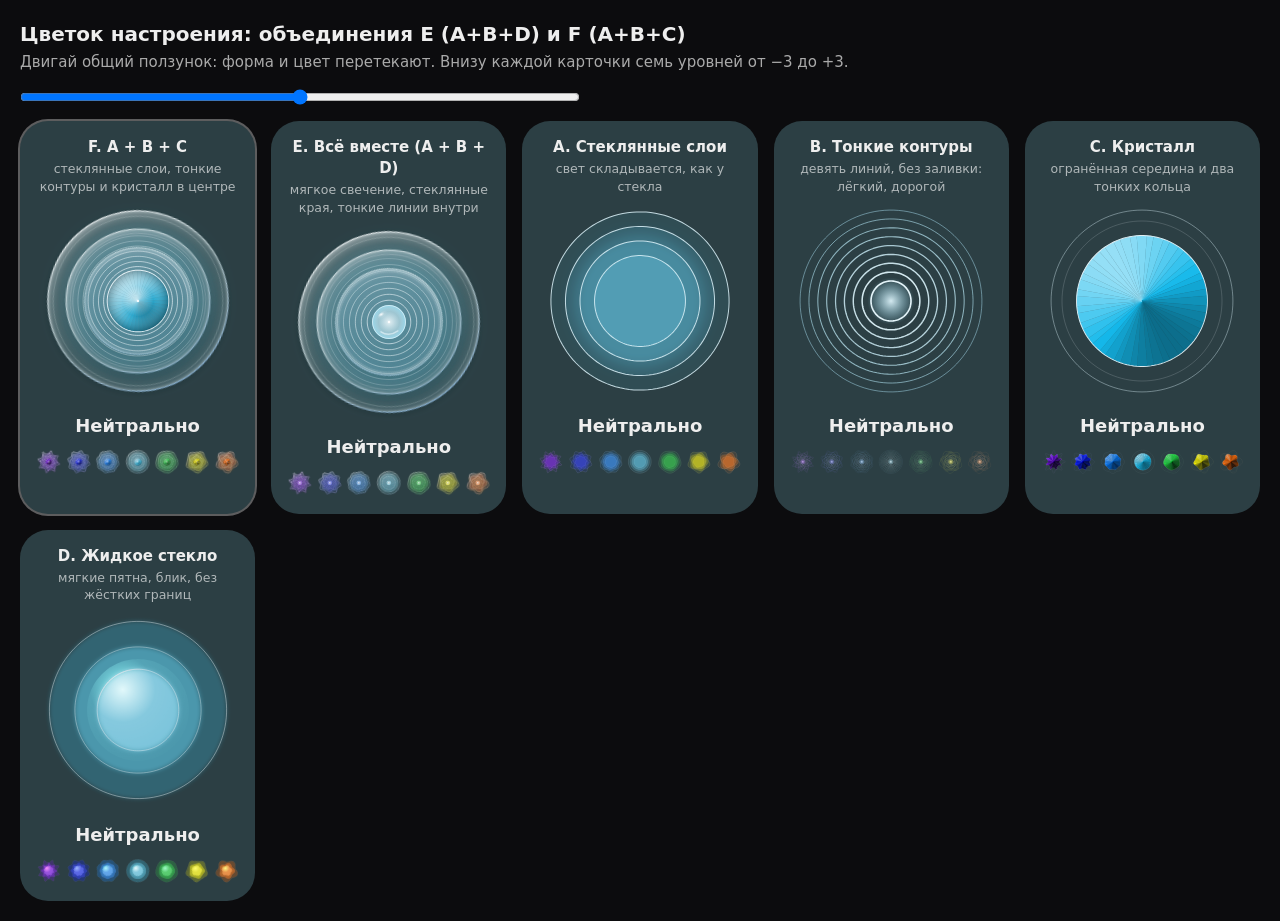
==== commit eb0e15c4: "Превью: вариант F (A+B+C): стеклянные слои, тонкие контуры, кристалл в центре Co-Authored-By: Claude" ====
--- a/previews/bloom-variants.html
+++ b/previews/bloom-variants.html
@@ -1,6 +1,6 @@
 <!doctype html>
 <html lang="ru"><head><meta charset="utf-8"><meta name="viewport" content="width=device-width,initial-scale=1">
-<title>Цветок настроения: вариант E и исходные</title>
+<title>Цветок настроения: варианты E, F и исходные</title>
 <style>
 body{margin:0;background:#0c0c0e;color:#eee;font:15px/1.4 system-ui,sans-serif;padding:20px}
 h1{font-size:20px;margin:0 0 4px}p{margin:0 0 16px;color:#aaa}
@@ -12,7 +12,7 @@
 .row{display:flex;gap:4px;justify-content:center;margin-top:10px}.row svg{width:36px}
 input[type=range]{width:100%;max-width:560px;margin:14px 0 0;display:block}
 </style></head><body>
-<h1>Цветок настроения: объединённый вариант E</h1>
+<h1>Цветок настроения: объединения E (A+B+D) и F (A+B+C)</h1>
 <p>Двигай общий ползунок: форма и цвет перетекают. Внизу каждой карточки семь уровней от −3 до +3.</p>
 <input id="rng" type="range" min="-3" max="3" step="0.01" value="0">
 <div class="grid" id="grid" style="margin-top:16px"></div>
@@ -119,7 +119,50 @@
 rimL.setAttribute('stroke',hsl(c,.75,30));rimL.setAttribute('stroke-width',.9);
 caus.setAttribute('d','M-9 11Q0 17 10 10');caus.setAttribute('stroke',hsl(c,.55,34));caus.setAttribute('stroke-width',1.6);
 dot.setAttribute('fill','rgba(255,255,255,.9)')}}}
-const V=[['E. Всё вместе (A + B + D)','мягкое свечение, стеклянные края, тонкие линии внутри',EE],['A. Стеклянные слои','свет складывается, как у стекла',A],['B. Тонкие контуры','девять линий, без заливки: лёгкий, дорогой',B],['C. Кристалл','огранённая середина и два тонких кольца',C],['D. Жидкое стекло','мягкие пятна, блик, без жёстких границ',D]];
+
+// ---------- F: A (стеклянные слои) + B (тонкие контуры) + C (кристалл в центре) ----------
+function FF(){const id='F'+U++;const svg=E('svg',{viewBox:'-112 -112 224 224'});const LAY=3,K=40;
+let defs=`<filter id="${id}w" x="-50%" y="-50%" width="200%" height="200%"><feGaussianBlur stdDeviation="14"/></filter>
+<filter id="${id}r" x="-20%" y="-20%" width="140%" height="140%"><feGaussianBlur stdDeviation="4.5"/></filter>
+<filter id="${id}t" x="-20%" y="-20%" width="140%" height="140%"><feGaussianBlur stdDeviation="1"/></filter>
+<filter id="${id}d" x="-30%" y="-30%" width="160%" height="170%"><feDropShadow dx="0" dy="3" stdDeviation="3" flood-color="#000" flood-opacity=".3"/></filter>
+<linearGradient id="${id}e" gradientUnits="userSpaceOnUse" x1="-80" y1="-90" x2="80" y2="90"><stop offset="0" stop-color="#fff" stop-opacity=".95"/><stop class="e1" offset=".5"/><stop class="e2" offset="1"/></linearGradient>
+<linearGradient id="${id}i" gradientUnits="userSpaceOnUse" x1="-90" y1="-90" x2="90" y2="90"><stop offset="0" stop-color="#fff" stop-opacity=".9"/><stop class="i1" offset=".55"/><stop class="i2" offset="1"/></linearGradient>
+<radialGradient id="${id}s" cx=".5" cy=".5" r=".5"><stop offset="0" stop-color="#fff" stop-opacity=".42"/><stop offset=".5" stop-color="#fff" stop-opacity="0"/><stop offset="1" stop-color="#000" stop-opacity=".3"/></radialGradient>`;
+for(let i=0;i<LAY;i++) defs+=`<linearGradient id="${id}f${i}" gradientUnits="userSpaceOnUse" x1="-60" y1="-80" x2="70" y2="90"><stop class="f${i}a" offset="0"/><stop class="f${i}b" offset="1"/></linearGradient><clipPath id="${id}k${i}"><path class="kp${i}"/></clipPath>`;
+svg.innerHTML=`<defs>${defs}</defs>`;const q=c=>svg.querySelector(c);
+const halo=E('path',{filter:`url(#${id}w)`});svg.append(halo);
+const L=[];for(let i=0;i<LAY;i++){const g=E('g',{filter:`url(#${id}d)`});const fill=E('path',{fill:`url(#${id}f${i})`});
+const inner=E('g',{'clip-path':`url(#${id}k${i})`});const glow=E('path',{fill:'none',filter:`url(#${id}r)`,stroke:`url(#${id}i)`});const thick=E('path',{fill:'none',filter:`url(#${id}t)`});inner.append(glow,thick);
+const edge=E('path',{fill:'none','stroke-linejoin':'round',stroke:`url(#${id}e)`});const edge2=E('path',{fill:'none','stroke-linejoin':'round'});
+g.append(fill,inner,edge2,edge);svg.append(g);L.push({g,fill,glow,thick,edge,edge2,kp:q('.kp'+i)})}
+const lg=E('g');const lines=[];for(let i=0;i<7;i++){const p=E('path',{fill:'none','stroke-linejoin':'round'});lg.append(p);lines.push(p)}svg.append(lg);
+const core=E('g');const F=[];for(let k=0;k<K;k++){const f=E('path');core.append(f);F.push(f)}
+const shade=E('path',{fill:`url(#${id}s)`}),rim=E('path',{fill:'none','stroke-linejoin':'round'}),dot=E('circle',{r:1.4});core.append(shade,rim);svg.append(core,dot);
+return{el:svg,draw(v,tm){const c=col(v),br=1+Math.sin(tm/1700)*.02;const cols=[shift(c,-12,2),c,shift(c,12,-2)];
+halo.setAttribute('d',path(v,82,.8));halo.setAttribute('fill',hsl(c,.35,-14));
+q('.e1').setAttribute('stop-color',hsl(c,.55,20));q('.e2').setAttribute('stop-color',hsl(shift(c,16,-6),.85,4));
+q('.i1').setAttribute('stop-color',hsl(c,.22,20));q('.i2').setAttribute('stop-color',hsl(c,.5,10));
+const sc=[100,79,58],ro=[.92,.84,.74];
+L.forEach((o,i)=>{const d=path(v,sc[i],ro[i]),cc=cols[i];
+q('.f'+i+'a').setAttribute('stop-color',hsl(cc,.16-i*.02,14));q('.f'+i+'b').setAttribute('stop-color',hsl(cc,.05,0));
+o.fill.setAttribute('d',d);o.kp.setAttribute('d',d);o.glow.setAttribute('d',d);o.glow.setAttribute('stroke-width',(11-i*2));o.glow.setAttribute('stroke-opacity',.5);
+o.thick.setAttribute('d',d);o.thick.setAttribute('stroke',hsl(cc,.6,26));o.thick.setAttribute('stroke-width',2.6);o.thick.setAttribute('stroke-opacity',.6);
+o.edge.setAttribute('d',d);o.edge.setAttribute('stroke-width',(1.2-i*.15).toFixed(2));
+o.edge2.setAttribute('d',path(v,sc[i]*.94,ro[i]));o.edge2.setAttribute('stroke',hsl(cc,.4,34));o.edge2.setAttribute('stroke-width',.5);
+o.g.setAttribute('transform',`rotate(${(tm/1000*(i%2?-4:3.2)+i*21).toFixed(1)}) scale(${(1+(br-1)*(i+1)*.7).toFixed(4)})`)});
+lines.forEach((p,i)=>{const k=i/6,s0=72-k*34;p.setAttribute('d',path(v,s0,.94-k*.3,(tm/4200)*(i%2?-1:1)*(.5+k)+i*.19));
+p.setAttribute('stroke',hsl(shift(c,(k-.5)*18),.45+k*.4,22+k*12));p.setAttribute('stroke-width',(.5+k*.35).toFixed(2))});
+lg.setAttribute('transform',`scale(${br.toFixed(4)})`);
+// кристалл
+const R=34,rt=tm/9000;for(let k=0;k<K;k++){const i0=Math.round(k*N/K),i1=Math.round((k+1)*N/K),t0=i0/N*6.2832,t1=i1/N*6.2832,r0=rad(v,i0)*R,r1=rad(v,i1)*R,mid=(t0+t1)/2+rt;
+const lit=Math.cos(mid+2.2),rm=(r0+r1)/2/R,l=c[2]-26+lit*20+(rm-.85)*80;
+F[k].setAttribute('d',`M0 0L${Math.cos(t0)*r0} ${Math.sin(t0)*r0}L${Math.cos(t1)*r1} ${Math.sin(t1)*r1}Z`);
+const cc=`hsl(${c[0]} ${Math.min(100,c[1]-6)}% ${Math.max(12,Math.min(80,l))}%)`;F[k].setAttribute('fill',cc);F[k].setAttribute('stroke',cc);F[k].setAttribute('stroke-width',.3)}
+const rd=path(v,R,1,0);shade.setAttribute('d',rd);rim.setAttribute('d',rd);rim.setAttribute('stroke',hsl(c,.9,32));rim.setAttribute('stroke-width',1);
+core.setAttribute('transform',`rotate(${(rt*57.3).toFixed(1)}) scale(${br.toFixed(4)})`);
+dot.setAttribute('fill','rgba(255,255,255,.9)')}}}
+const V=[['F. A + B + C','стеклянные слои, тонкие контуры и кристалл в центре',FF],['E. Всё вместе (A + B + D)','мягкое свечение, стеклянные края, тонкие линии внутри',EE],['A. Стеклянные слои','свет складывается, как у стекла',A],['B. Тонкие контуры','девять линий, без заливки: лёгкий, дорогой',B],['C. Кристалл','огранённая середина и два тонких кольца',C],['D. Жидкое стекло','мягкие пятна, блик, без жёстких границ',D]];
 const grid=document.getElementById('grid'),cards=V.map(([t,s,F])=>{const c=document.createElement('div');c.className='card';c.innerHTML=`<h2>${t}</h2><small>${s}</small><div class="fig"></div><div class="lbl"></div><div class="row"></div>`;grid.append(c);
 const live=F();c.querySelector('.fig').append(live.el);const row=c.querySelector('.row');const minis=[-3,-2,-1,0,1,2,3].map(m=>{const x=F();row.append(x.el);return[x,m]});return{c,live,minis,lbl:c.querySelector('.lbl')}});
 const rng=document.getElementById('rng');
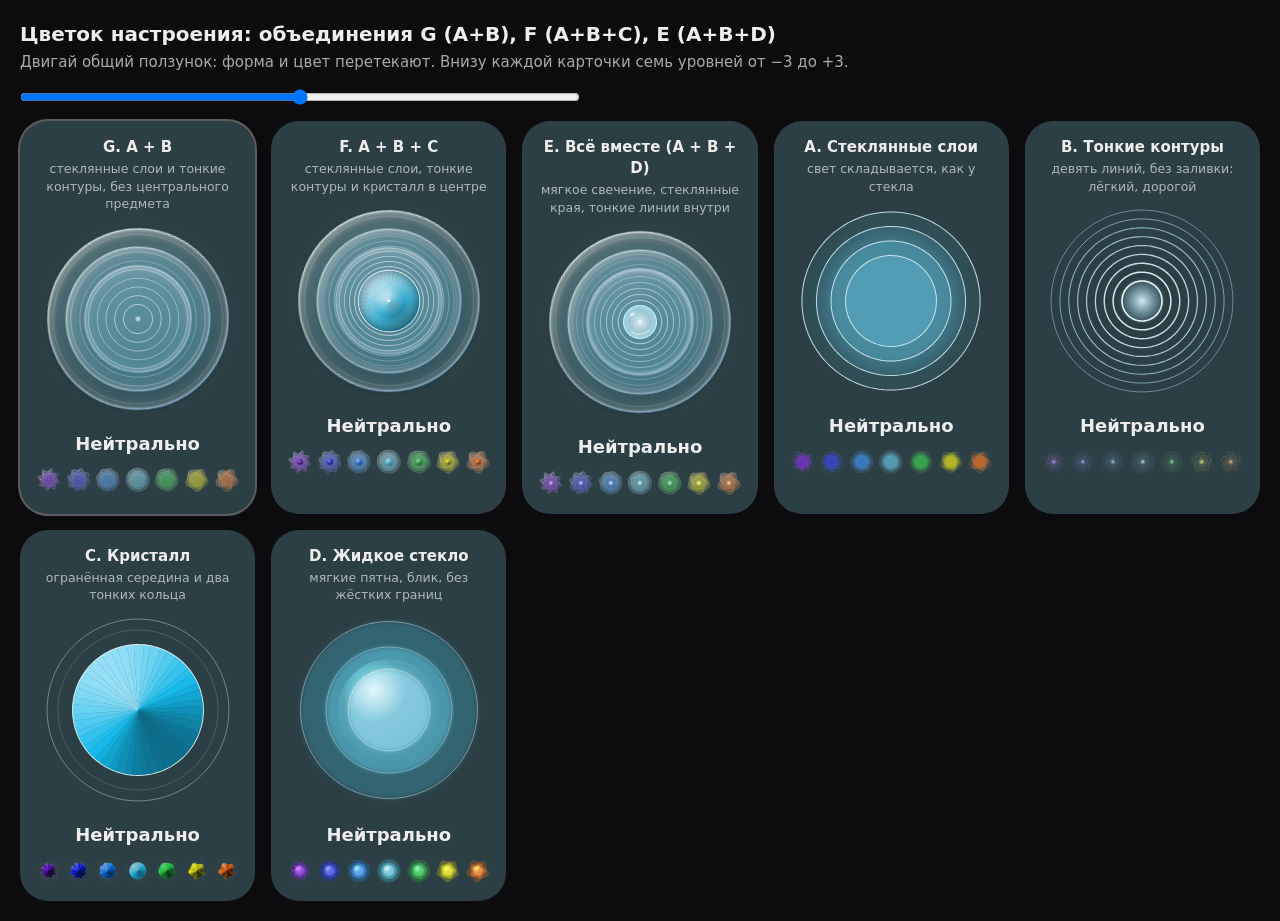
==== commit 5f1d70b4: "Превью: вариант G (A+B): стеклянные слои и тонкие контуры Co-Authored-By: Claude Sonnet 5.5 <noreply" ====
--- a/previews/bloom-variants.html
+++ b/previews/bloom-variants.html
@@ -1,6 +1,6 @@
 <!doctype html>
 <html lang="ru"><head><meta charset="utf-8"><meta name="viewport" content="width=device-width,initial-scale=1">
-<title>Цветок настроения: варианты E, F и исходные</title>
+<title>Цветок настроения: варианты G, F, E и исходные</title>
 <style>
 body{margin:0;background:#0c0c0e;color:#eee;font:15px/1.4 system-ui,sans-serif;padding:20px}
 h1{font-size:20px;margin:0 0 4px}p{margin:0 0 16px;color:#aaa}
@@ -12,7 +12,7 @@
 .row{display:flex;gap:4px;justify-content:center;margin-top:10px}.row svg{width:36px}
 input[type=range]{width:100%;max-width:560px;margin:14px 0 0;display:block}
 </style></head><body>
-<h1>Цветок настроения: объединения E (A+B+D) и F (A+B+C)</h1>
+<h1>Цветок настроения: объединения G (A+B), F (A+B+C), E (A+B+D)</h1>
 <p>Двигай общий ползунок: форма и цвет перетекают. Внизу каждой карточки семь уровней от −3 до +3.</p>
 <input id="rng" type="range" min="-3" max="3" step="0.01" value="0">
 <div class="grid" id="grid" style="margin-top:16px"></div>
@@ -121,7 +121,7 @@
 dot.setAttribute('fill','rgba(255,255,255,.9)')}}}
 
 // ---------- F: A (стеклянные слои) + B (тонкие контуры) + C (кристалл в центре) ----------
-function FF(){const id='F'+U++;const svg=E('svg',{viewBox:'-112 -112 224 224'});const LAY=3,K=40;
+function FF(noCore){const id='F'+U++;const svg=E('svg',{viewBox:'-112 -112 224 224'});const LAY=3,K=40;
 let defs=`<filter id="${id}w" x="-50%" y="-50%" width="200%" height="200%"><feGaussianBlur stdDeviation="14"/></filter>
 <filter id="${id}r" x="-20%" y="-20%" width="140%" height="140%"><feGaussianBlur stdDeviation="4.5"/></filter>
 <filter id="${id}t" x="-20%" y="-20%" width="140%" height="140%"><feGaussianBlur stdDeviation="1"/></filter>
@@ -138,7 +138,7 @@
 g.append(fill,inner,edge2,edge);svg.append(g);L.push({g,fill,glow,thick,edge,edge2,kp:q('.kp'+i)})}
 const lg=E('g');const lines=[];for(let i=0;i<7;i++){const p=E('path',{fill:'none','stroke-linejoin':'round'});lg.append(p);lines.push(p)}svg.append(lg);
 const core=E('g');const F=[];for(let k=0;k<K;k++){const f=E('path');core.append(f);F.push(f)}
-const shade=E('path',{fill:`url(#${id}s)`}),rim=E('path',{fill:'none','stroke-linejoin':'round'}),dot=E('circle',{r:1.4});core.append(shade,rim);svg.append(core,dot);
+const shade=E('path',{fill:`url(#${id}s)`}),rim=E('path',{fill:'none','stroke-linejoin':'round'}),dot=E('circle',{r:noCore?2.4:1.4,filter:noCore?`url(#${id}t)`:null});core.append(shade,rim);svg.append(core,dot);if(noCore)core.setAttribute('display','none');
 return{el:svg,draw(v,tm){const c=col(v),br=1+Math.sin(tm/1700)*.02;const cols=[shift(c,-12,2),c,shift(c,12,-2)];
 halo.setAttribute('d',path(v,82,.8));halo.setAttribute('fill',hsl(c,.35,-14));
 q('.e1').setAttribute('stop-color',hsl(c,.55,20));q('.e2').setAttribute('stop-color',hsl(shift(c,16,-6),.85,4));
@@ -151,7 +151,7 @@
 o.edge.setAttribute('d',d);o.edge.setAttribute('stroke-width',(1.2-i*.15).toFixed(2));
 o.edge2.setAttribute('d',path(v,sc[i]*.94,ro[i]));o.edge2.setAttribute('stroke',hsl(cc,.4,34));o.edge2.setAttribute('stroke-width',.5);
 o.g.setAttribute('transform',`rotate(${(tm/1000*(i%2?-4:3.2)+i*21).toFixed(1)}) scale(${(1+(br-1)*(i+1)*.7).toFixed(4)})`)});
-lines.forEach((p,i)=>{const k=i/6,s0=72-k*34;p.setAttribute('d',path(v,s0,.94-k*.3,(tm/4200)*(i%2?-1:1)*(.5+k)+i*.19));
+lines.forEach((p,i)=>{const k=i/6,s0=noCore?74-k*58:72-k*34;p.setAttribute('d',path(v,s0,.94-k*.3,(tm/4200)*(i%2?-1:1)*(.5+k)+i*.19));
 p.setAttribute('stroke',hsl(shift(c,(k-.5)*18),.45+k*.4,22+k*12));p.setAttribute('stroke-width',(.5+k*.35).toFixed(2))});
 lg.setAttribute('transform',`scale(${br.toFixed(4)})`);
 // кристалл
@@ -162,7 +162,8 @@
 const rd=path(v,R,1,0);shade.setAttribute('d',rd);rim.setAttribute('d',rd);rim.setAttribute('stroke',hsl(c,.9,32));rim.setAttribute('stroke-width',1);
 core.setAttribute('transform',`rotate(${(rt*57.3).toFixed(1)}) scale(${br.toFixed(4)})`);
 dot.setAttribute('fill','rgba(255,255,255,.9)')}}}
-const V=[['F. A + B + C','стеклянные слои, тонкие контуры и кристалл в центре',FF],['E. Всё вместе (A + B + D)','мягкое свечение, стеклянные края, тонкие линии внутри',EE],['A. Стеклянные слои','свет складывается, как у стекла',A],['B. Тонкие контуры','девять линий, без заливки: лёгкий, дорогой',B],['C. Кристалл','огранённая середина и два тонких кольца',C],['D. Жидкое стекло','мягкие пятна, блик, без жёстких границ',D]];
+const GG=()=>FF(true);
+const V=[['G. A + B','стеклянные слои и тонкие контуры, без центрального предмета',GG],['F. A + B + C','стеклянные слои, тонкие контуры и кристалл в центре',FF],['E. Всё вместе (A + B + D)','мягкое свечение, стеклянные края, тонкие линии внутри',EE],['A. Стеклянные слои','свет складывается, как у стекла',A],['B. Тонкие контуры','девять линий, без заливки: лёгкий, дорогой',B],['C. Кристалл','огранённая середина и два тонких кольца',C],['D. Жидкое стекло','мягкие пятна, блик, без жёстких границ',D]];
 const grid=document.getElementById('grid'),cards=V.map(([t,s,F])=>{const c=document.createElement('div');c.className='card';c.innerHTML=`<h2>${t}</h2><small>${s}</small><div class="fig"></div><div class="lbl"></div><div class="row"></div>`;grid.append(c);
 const live=F();c.querySelector('.fig').append(live.el);const row=c.querySelector('.row');const minis=[-3,-2,-1,0,1,2,3].map(m=>{const x=F();row.append(x.el);return[x,m]});return{c,live,minis,lbl:c.querySelector('.lbl')}});
 const rng=document.getElementById('rng');
